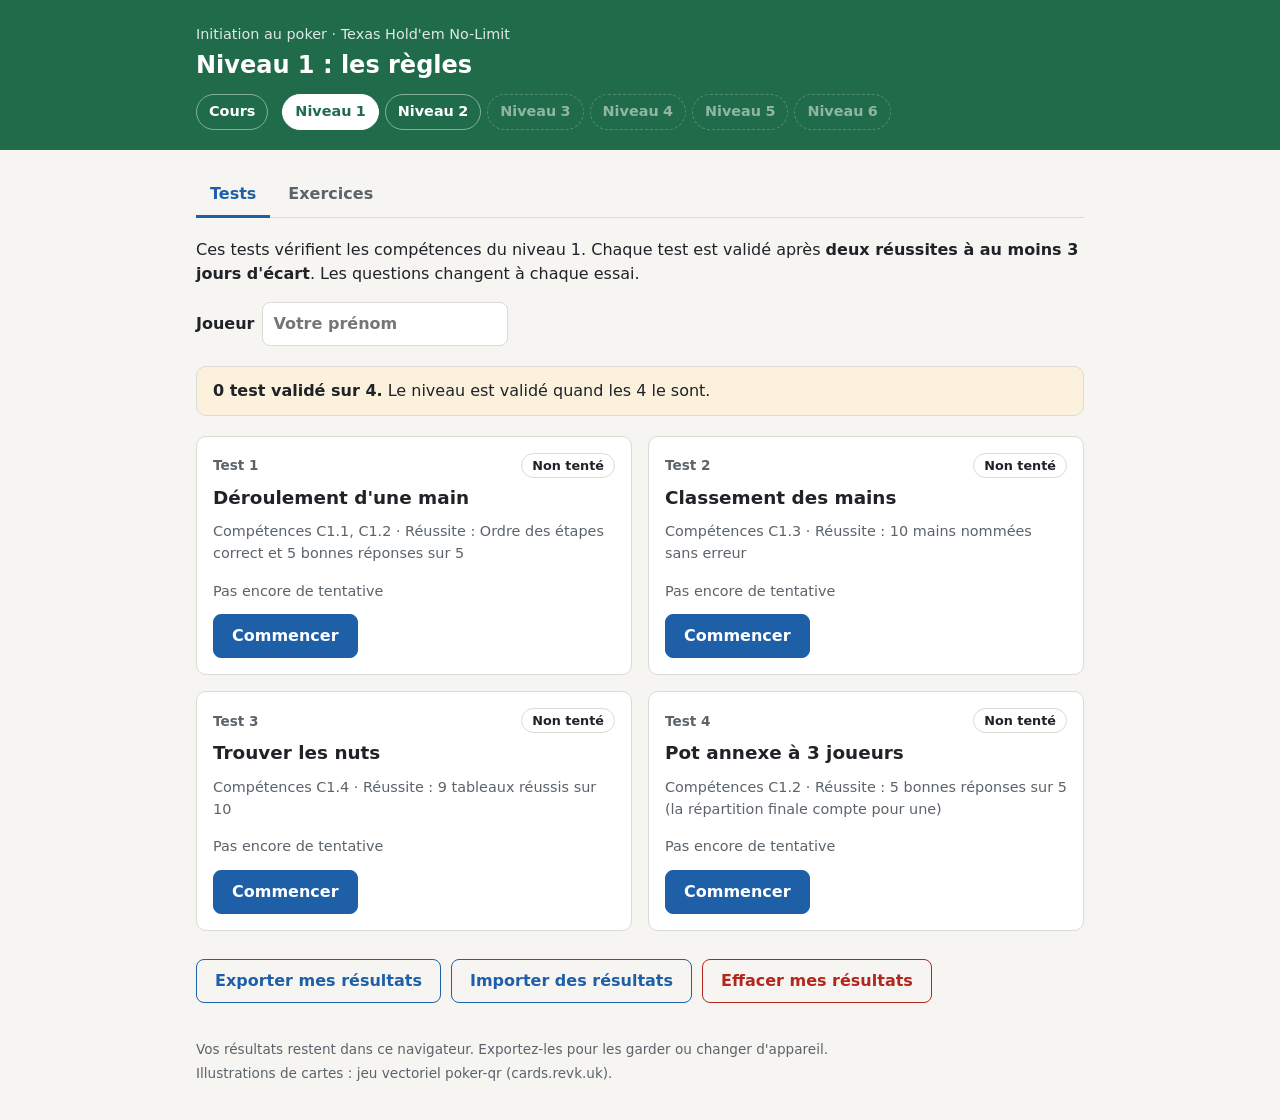
==== web/index.html @ 931431c1 "Cours HTML dans l'application, dossier web/ et stratégie de suggestions - Bouton « Cours » avant les" ====
<!doctype html>
<html lang="fr">
<head>
  <meta charset="utf-8">
  <meta name="viewport" content="width=device-width, initial-scale=1">
  <title>Poker · Initiation</title>
  <meta name="description" content="Programme d'initiation au poker : exercices d'entraînement et tests de passage, niveau par niveau.">
  <link rel="stylesheet" href="css/style.css?v=6">
  <script type="module" src="js/app.js?v=5"></script>
</head>
<body>
  <header class="site-header">
    <div class="wrap">
      <p class="kicker">Initiation au poker · Texas Hold'em No-Limit</p>
    </div>
  </header>

  <main id="app" class="wrap">
    <noscript>Cette page a besoin de JavaScript.</noscript>
  </main>

  <footer class="site-footer">
    <div class="wrap">
      <p>Vos résultats restent dans ce navigateur. Exportez-les pour les garder ou changer d'appareil.</p>
      <p>Illustrations de cartes : jeu vectoriel poker-qr (cards.revk.uk).</p>
    </div>
  </footer>
</body>
</html>
---- web/css/style.css ----
/* Test de niveau 1 — feuille de style unique, thème clair et sombre. */

:root {
  --bg: #f6f5f1;
  --surface: #ffffff;
  --ink: #1f2328;
  --quiet: #5b636b;
  --line: #d9dcd6;
  --felt: #1f6b4a;
  --felt-ink: #ffffff;
  --accent: #1f5fa8;
  --accent-soft: #e6eef8;
  --on-accent: #ffffff;           /* texte posé sur --accent (boutons pleins) */
  --good: #1b7a3d;
  --good-soft: #e5f4e8;
  --bad: #b3261e;
  --bad-soft: #fbeaea;
  --warn: #8a5a00;
  --warn-soft: #fbf1dc;
  --radius: 10px;
  --card-w: 72px;
  font-family: system-ui, -apple-system, "Segoe UI", Roboto, "Helvetica Neue", Arial, sans-serif;
  color-scheme: light dark;
}

@media (prefers-color-scheme: dark) {
  :root {
    --bg: #15181b;
    --surface: #1e2226;
    --ink: #e8eaed;
    --quiet: #a3abb3;
    --line: #353b41;
    --felt: #17533a;
    --accent: #7fb0ec;
    --accent-soft: #1d2b3b;
    --on-accent: #0f1b2a;         /* l'accent est clair en sombre : texte foncé */
    --good: #6fcf8f;
    --good-soft: #17301f;
    --bad: #f08a83;
    --bad-soft: #3a1d1b;
    --warn: #e3b55b;
    --warn-soft: #3a2f17;
  }
}

* { box-sizing: border-box; }

body {
  margin: 0;
  background: var(--bg);
  color: var(--ink);
  line-height: 1.5;
  font-size: 16px;
}

.wrap { max-width: 920px; margin: 0 auto; padding: 0 16px; }

/* ---------- en-tête et pied ---------- */

.site-header { background: var(--felt); color: var(--felt-ink); padding: 24px 0 20px; margin-bottom: 24px; }
.site-header h1 { margin: 0; font-size: 1.5rem; line-height: 1.25; }
.kicker { margin: 0 0 4px; opacity: 0.85; font-size: 0.9rem; }

.site-footer { color: var(--quiet); font-size: 0.85rem; padding: 32px 0; }
.site-footer p { margin: 4px 0; }

/* navigation entre niveaux */
.level-nav { display: flex; align-items: center; gap: 8px; margin-top: 14px; }
.level-nav-title { display: none; font-size: 0.85rem; opacity: 0.85; }
.level-nav ul { list-style: none; display: flex; flex-direction: row; flex-wrap: nowrap; gap: 6px; margin: 0; padding: 0; }
.level-nav li { display: block; margin: 0; }
.level-link {
  display: inline-flex; align-items: center; gap: 0.3em; min-height: 36px; padding: 0 12px; border-radius: 999px;
  border: 1px solid rgba(255, 255, 255, 0.45); color: var(--felt-ink); text-decoration: none;
  font-size: 0.9rem; font-weight: 600;
}
a.level-link:hover { background: rgba(255, 255, 255, 0.12); }
a.level-link:focus-visible { outline: 3px solid var(--felt-ink); outline-offset: 2px; }
.level-link.current { background: var(--felt-ink); color: var(--felt); border-color: var(--felt-ink); }
.level-link.soon { opacity: 0.5; border-style: dashed; }
@media print { .level-nav { display: none; } }
@media (max-width: 560px) {
  .level-nav-title { display: inline; }
  .level-nav .long { display: none; }
  .level-link { min-width: 36px; justify-content: center; padding: 0 8px; }
}

/* ---------- boutons ---------- */

.btn {
  display: inline-flex; align-items: center; justify-content: center; gap: 6px;
  min-height: 44px; padding: 0 18px; border-radius: 8px;
  border: 1px solid var(--accent); background: var(--accent); color: var(--on-accent); text-decoration: none;
  font: inherit; font-weight: 600; cursor: pointer;
}
.btn.primary { min-width: 200px; }
.btn.secondary { background: transparent; color: var(--accent); }
.btn.danger { background: transparent; color: var(--bad); border-color: var(--bad); }
.btn:disabled { opacity: 0.45; cursor: not-allowed; }
.btn:focus-visible, .icon-btn:focus-visible, .option:focus-visible, .link-btn:focus-visible { outline: 3px solid var(--accent); outline-offset: 2px; }

.link-btn { background: none; border: 0; color: var(--accent); font: inherit; cursor: pointer; padding: 4px 0; }

.icon-btn {
  width: 40px; height: 40px; border-radius: 8px; border: 1px solid var(--line);
  background: var(--surface); color: var(--ink); font-size: 1.1rem; cursor: pointer;
}
.icon-btn:disabled { opacity: 0.3; cursor: default; }

.file-btn { position: relative; overflow: hidden; }
.file-btn input { position: absolute; inset: 0; opacity: 0; cursor: pointer; }

/* ---------- tableau de bord ---------- */

.intro p { margin-top: 0; }
.player { display: inline-flex; align-items: center; gap: 8px; font-weight: 600; }
.player input, .num-field input, select {
  font: inherit; color: var(--ink); background: var(--surface);
  border: 1px solid var(--line); border-radius: 8px; min-height: 44px; padding: 0 10px;
}

.level-status {
  margin: 20px 0; padding: 12px 16px; border-radius: var(--radius);
  background: var(--warn-soft); border: 1px solid var(--line);
}
.level-status.ok { background: var(--good-soft); }
.level-status p { margin: 0; }

.test-list { list-style: none; padding: 0; margin: 0; display: grid; gap: 16px; grid-template-columns: repeat(auto-fit, minmax(min(100%, 340px), 1fr)); }
.test-card { background: var(--surface); border: 1px solid var(--line); border-radius: var(--radius); padding: 16px; display: flex; flex-direction: column; }
.test-card h2 { font-size: 1.15rem; margin: 6px 0; }
.test-card .btn { margin-top: auto; align-self: flex-start; }
.test-head { display: flex; justify-content: space-between; align-items: center; }
.test-code { font-size: 0.85rem; color: var(--quiet); font-weight: 600; }
.meta { color: var(--quiet); font-size: 0.9rem; margin: 4px 0 12px; }

.chip { font-size: 0.8rem; font-weight: 600; padding: 2px 10px; border-radius: 999px; border: 1px solid var(--line); }
.chip.progress { background: var(--warn-soft); color: var(--warn); }
.chip.once { background: var(--accent-soft); color: var(--accent); }
.chip.validated { background: var(--good-soft); color: var(--good); }

.tools { display: flex; flex-wrap: wrap; gap: 10px; margin-top: 28px; }

/* ---------- épreuve ---------- */

.exercise-head h2 { margin: 6px 0 2px; font-size: 1.35rem; }
.block { background: var(--surface); border: 1px solid var(--line); border-radius: var(--radius); padding: 16px; margin: 16px 0; }
.block h3 { margin: 0 0 8px; font-size: 1.05rem; }
.hint { color: var(--quiet); font-size: 0.92rem; margin: 4px 0 12px; }
.good { color: var(--good); }

.submit-bar { display: flex; flex-wrap: wrap; align-items: center; justify-content: flex-end; gap: 12px; margin: 20px 0; }
.form-message { color: var(--bad); margin: 0; flex: 1 1 auto; }

/* cartes */
.card-row { display: flex; flex-wrap: wrap; gap: 6px; }
.card { width: var(--card-w); height: auto; aspect-ratio: 5 / 7; border-radius: 6px; background: #fff; box-shadow: 0 1px 2px rgba(0, 0, 0, 0.18); }
.card.sm { width: 56px; }
.card.xs { width: 34px; }

/* ordre des étapes */
.order-list { list-style: none; padding: 0; margin: 0; display: grid; gap: 8px; }
.order-item { display: flex; align-items: center; gap: 12px; padding: 8px 10px; border: 1px solid var(--line); border-radius: 8px; background: var(--bg); }
.order-num { font-weight: 700; width: 1.5em; text-align: center; color: var(--accent); }
.order-text { flex: 1; }
.order-buttons { display: flex; gap: 6px; }

/* QCM */
.qcm { border: 0; padding: 0; margin: 0 0 16px; }
.qcm legend { font-weight: 600; margin-bottom: 6px; }
.choice { display: flex; align-items: center; gap: 10px; min-height: 40px; padding: 4px 8px; border-radius: 8px; cursor: pointer; }
.choice:hover { background: var(--bg); }
.choice input { width: 18px; height: 18px; accent-color: var(--accent); }

/* classement */
.hand-list { padding-left: 1.6em; margin: 0; display: grid; gap: 14px; }
.hand-item { display: flex; flex-wrap: wrap; align-items: center; gap: 12px; }
.hand-item select { min-width: 220px; }

/* nuts */
.progress-line { display: flex; align-items: center; gap: 12px; color: var(--quiet); font-size: 0.9rem; margin-bottom: 12px; }
.progress-bar { flex: 1; height: 6px; background: var(--line); border-radius: 3px; overflow: hidden; }
.progress-bar span { display: block; height: 100%; background: var(--accent); }
.board { background: var(--felt); border-radius: 14px; padding: 14px; display: inline-block; }
.board-label { color: var(--felt-ink); font-size: 0.85rem; font-weight: 600; margin-bottom: 6px; }
.options { display: grid; grid-template-columns: repeat(auto-fill, minmax(min(100%, 170px), 1fr)); gap: 10px; }
.option {
  display: flex; align-items: center; gap: 10px; padding: 10px; border-radius: var(--radius);
  border: 2px solid var(--line); background: var(--surface); color: var(--ink); cursor: pointer; font: inherit;
}
.option.selected { border-color: var(--accent); background: var(--accent-soft); }
.option-letter { font-weight: 700; color: var(--accent); width: 1.2em; flex: none; }
.option .card-row, .board .card-row { flex-wrap: nowrap; }
.nav { display: flex; justify-content: space-between; align-items: center; gap: 10px; margin-top: 16px; }

/* pot annexe */
.scenario ol { margin: 0; padding-left: 1.4em; }
.num-field { display: grid; grid-template-columns: 1fr 120px auto; align-items: center; gap: 10px; margin-bottom: 12px; }
.unit { color: var(--quiet); }

/* onglets */
.tabs { display: flex; gap: 4px; border-bottom: 1px solid var(--line); margin-bottom: 20px; }
.tab {
  font: inherit; font-weight: 600; background: none; border: 0; border-bottom: 3px solid transparent;
  color: var(--quiet); padding: 8px 14px; min-height: 44px; margin-bottom: -1px; cursor: pointer;
}
.tab[aria-selected="true"] { color: var(--accent); border-bottom-color: var(--accent); }
.tab:focus-visible { outline: 3px solid var(--accent); outline-offset: 2px; }

/* exercices d'entraînement */
.settings { display: flex; flex-wrap: wrap; gap: 12px 20px; margin: 16px 0 8px; }
.setting { display: flex; flex-direction: column; gap: 4px; font-size: 0.9rem; font-weight: 600; color: var(--quiet); }
.setting select { min-width: 200px; }
.counter { font-weight: 600; margin: 8px 0 0; }
.announce { display: flex; flex-wrap: wrap; align-items: flex-end; gap: 12px 16px; }
.announce .form-message { flex-basis: 100%; }
.feedback { border-radius: 8px; padding: 10px 12px; border-left: 4px solid var(--line); background: var(--bg); }
.feedback.ok { border-left-color: var(--good); background: var(--good-soft); }
.feedback.ko { border-left-color: var(--bad); background: var(--bad-soft); }
.feedback p { margin: 4px 0; }
.practice-actions { display: flex; flex-wrap: wrap; gap: 10px; margin-top: 12px; }
.series-end { font-weight: 700; margin: 12px 0 0; }
.timer { font-size: 1.3rem; font-weight: 700; color: var(--ink); font-variant-numeric: tabular-nums; min-height: 44px; display: flex; align-items: center; }
.timer.late { color: var(--bad); }
.card.dim { opacity: 0.3; }
.card.empty { display: inline-block; background: transparent; border: 2px dashed rgba(255, 255, 255, 0.45); box-shadow: none; }
.split-hand { display: flex; flex-wrap: wrap; align-items: flex-end; gap: 16px; }
.board-label.quiet { color: var(--quiet); }

/* table de l'exercice d'annonces */
.seats { list-style: none; padding: 0; margin: 0 0 14px; display: grid; gap: 10px; grid-template-columns: repeat(auto-fill, minmax(min(100%, 150px), 1fr)); }
.seat { border: 1px solid var(--line); border-radius: 8px; padding: 8px 10px; background: var(--bg); }
.seat.winner { border-color: var(--good); background: var(--good-soft); }
.seat-name { display: flex; flex-wrap: wrap; align-items: center; gap: 6px; font-weight: 600; margin-bottom: 6px; }
.seat-empty { color: var(--quiet); font-size: 0.85rem; min-height: 40px; display: flex; align-items: center; }
.seat-hand { color: var(--quiet); font-size: 0.85rem; margin-top: 4px; }
.badge { font-size: 0.72rem; font-weight: 700; padding: 1px 7px; border-radius: 999px; background: var(--accent-soft); color: var(--accent); }
.badge.dealer { background: var(--ink); color: var(--surface); }

/* résultat */
.result { border-radius: var(--radius); padding: 16px; margin: 16px 0; border: 1px solid var(--line); }
.result.ok { background: var(--good-soft); }
.result.ko { background: var(--bad-soft); }
.result p { margin: 4px 0; }
.score { font-size: 2rem; font-weight: 700; }

.review { list-style: none; padding: 0; margin: 0; display: grid; gap: 10px; }
.review li { padding: 10px 12px; border-radius: 8px; border-left: 4px solid var(--line); background: var(--bg); }
.review li.ok { border-left-color: var(--good); }
.review li.ko { border-left-color: var(--bad); }
.review-title { font-weight: 600; display: flex; gap: 8px; }
.review-body { margin-top: 4px; color: var(--ink); }
.review-hand { display: flex; flex-wrap: wrap; align-items: center; gap: 10px; }
.mark { width: 1.2em; }
.review li.ok .mark { color: var(--good); }
.review li.ko .mark { color: var(--bad); }

@media (max-width: 560px) {
  :root { --card-w: 52px; }
  .card.sm { width: 46px; }
  .board { padding: 10px; }
  .options { grid-template-columns: 1fr 1fr; gap: 8px; }
  .option { padding: 8px 6px; gap: 6px; }
  .option .card.sm { width: 42px; }
  .board .card-row { gap: 4px; }
  .site-header h1 { font-size: 1.25rem; }
  .num-field { grid-template-columns: 1fr 100px; }
  .num-field .unit { display: none; }
  .btn.primary { width: 100%; }
  .setting, .setting select { width: 100%; min-width: 0; }
  .announce .btn { width: 100%; }
}

/* ---------- cours (js/cours.js) ---------- */

.level-link.cours-link { margin-right: 8px; }
a.level-link.current:hover { background: var(--felt-ink); }

.cours-nav { display: grid; grid-template-columns: 1fr auto 1fr; align-items: center; gap: 12px; }
.cours-nav.top { margin-bottom: 24px; padding-bottom: 16px; border-bottom: 1px solid var(--line); }
.cours-nav.bottom { margin-top: 32px; padding-top: 16px; border-top: 1px solid var(--line); }
.cours-nav-mid { display: flex; flex-direction: column; align-items: center; gap: 4px; }
.cours-count { color: var(--quiet); font-size: 0.85rem; }
.cours-step {
  display: flex; flex-direction: column; gap: 2px; padding: 8px 12px; min-height: 44px; border-radius: 8px;
  border: 1px solid var(--line); background: var(--surface); color: var(--ink); text-decoration: none; min-width: 0;
}
.cours-step:hover { border-color: var(--accent); }
.cours-step:focus-visible { outline: 3px solid var(--accent); outline-offset: 2px; }
.cours-step.next { text-align: right; justify-self: end; }
.cours-step.prev { justify-self: start; }
.cours-step.empty { border: 0; background: none; }
.cours-step-label { font-size: 0.8rem; color: var(--accent); font-weight: 600; }
.cours-step-title { font-weight: 600; overflow: hidden; text-overflow: ellipsis; white-space: nowrap; }
.cours-toc-btn { min-height: 36px; padding: 0 14px; text-decoration: none; }

/* accueil */
.cours-home h2 { font-size: 1.3rem; margin: 28px 0 8px; }
.toc { padding-left: 0; list-style: none; margin: 0; display: grid; gap: 4px; }
.toc > li { padding: 10px 0; border-bottom: 1px solid var(--line); }
.toc-page { font-weight: 700; font-size: 1.05rem; color: var(--ink); text-decoration: none; }
.toc-page:hover { color: var(--accent); }
.toc-num { color: var(--accent); }
.toc-sections { list-style: none; padding: 0; margin: 6px 0 0; display: flex; flex-wrap: wrap; gap: 4px 16px; font-size: 0.92rem; }
.toc-sections a, .page-toc a { color: var(--quiet); }
.toc-sections a:hover, .page-toc a:hover { color: var(--accent); }
.toc-annex-title { margin: 24px 0 4px; font-size: 1.05rem; color: var(--quiet); }

.cours-cover { margin: 16px 0 8px; }
.cours-cover .figure { margin: 0; }
.cours-cover img { max-height: 420px; width: auto; max-width: 100%; }
.cover-credit { color: var(--quiet); font-size: 0.85rem; margin: 6px 0 0; }

/* une page */
.cours-body { max-width: 72ch; }
.cours-body h3 { font-size: 1.2rem; margin: 36px 0 8px; scroll-margin-top: 16px; }
.cours-body p, .cours-body li { margin: 0 0 10px; }
.cours-body li > p { margin: 0 0 4px; }
.cours-body ul, .cours-body ol { padding-left: 1.4em; }
.cours-body a:not(.btn) { color: var(--accent); }   /* les boutons gardent leurs couleurs */
.cours-body ul:has(input[type="checkbox"]) { list-style: none; padding-left: 0.2em; }
.cours-body li:has(> input[type="checkbox"]) { display: flex; gap: 8px; align-items: baseline; }
.page-toc { background: var(--surface); border: 1px solid var(--line); border-radius: var(--radius); padding: 10px 14px; margin-bottom: 20px; }
.page-toc-title { font-size: 0.8rem; font-weight: 700; color: var(--quiet); text-transform: uppercase; letter-spacing: 0.04em; }
.page-toc ul { list-style: none; padding: 0; margin: 4px 0 0; display: grid; gap: 2px; }
.page-toc li { margin: 0; }

.suit { font-variant-emoji: text; }
.suit.red { color: #c62828; }
@media (prefers-color-scheme: dark) { .suit.red { color: #ff6b6b; } }

.figure { margin: 16px 0; }
.figure img { display: block; max-width: 100%; height: auto; border-radius: 8px; background: #fff; }

.table-wrap { overflow-x: auto; margin: 12px 0 16px; max-width: calc(100vw - 32px); }
.cours-body:has(.table-wrap) { max-width: none; }
.cours-body table { border-collapse: collapse; font-size: 0.92rem; min-width: 100%; background: var(--surface); }
.cours-body th, .cours-body td { border: 1px solid var(--line); padding: 6px 10px; text-align: left; vertical-align: top; }
.cours-body th { background: var(--bg); font-weight: 700; }
.cours-body td p { margin: 0; }
.cours-body .chip { white-space: nowrap; }
.cours-body td:has(.suit) { white-space: nowrap; }
.cours-body th, .cours-body td { min-width: 6em; }

.cours-practice { display: flex; flex-wrap: wrap; gap: 10px; margin-top: 28px; padding: 16px; border-radius: var(--radius); background: var(--accent-soft); }

/* escalier des niveaux (mode d'emploi) */
.stairs { margin: 20px 0; padding: 16px; background: var(--surface); border: 1px solid var(--line); border-radius: var(--radius); }
.stairs-title { font-weight: 700; margin: 0 0 12px; }
.stairs ol { list-style: none; padding: 0; margin: 0; }
.stairs li { margin: 0; }
.stairs li:nth-child(2) { margin-left: 4%; }
.stairs li:nth-child(3) { margin-left: 8%; }
.stairs li:nth-child(4) { margin-left: 12%; }
.stairs li:nth-child(5) { margin-left: 16%; }
.stairs li:nth-child(6) { margin-left: 20%; }
.stair { border: 1px solid var(--line); border-radius: 8px; padding: 8px 12px; background: var(--bg); max-width: 560px; }
.stairs li:last-child .stair { border: 2px solid var(--accent); background: var(--accent-soft); }
.stair-head { display: flex; justify-content: space-between; gap: 12px; }
.stair-time { color: var(--quiet); font-size: 0.85rem; white-space: nowrap; }
.stair-test { margin: 0 0 0 18px; padding: 6px 0 6px 14px; border-left: 2px solid var(--line); color: var(--quiet); font-size: 0.85rem; }
.stairs figcaption { margin-top: 10px; color: var(--quiet); font-size: 0.85rem; }

@media (max-width: 560px) {
  .cours-nav { grid-template-columns: 1fr 1fr; }
  .cours-nav-mid { grid-column: 1 / -1; grid-row: 1; flex-direction: row; justify-content: space-between; width: 100%; }
  .cours-nav.bottom .cours-nav-mid { grid-row: 2; }
  .stairs li { margin-left: 0 !important; }
  .level-nav .level-nav-title { display: none; }   /* place libérée pour le bouton Cours */
  .level-nav ul { gap: 4px; }
  .level-link.cours-link { margin-right: 4px; }
  .stair-head { flex-direction: column; gap: 0; }
}
@media print { .cours-nav, .page-toc, .cours-practice { display: none; } }
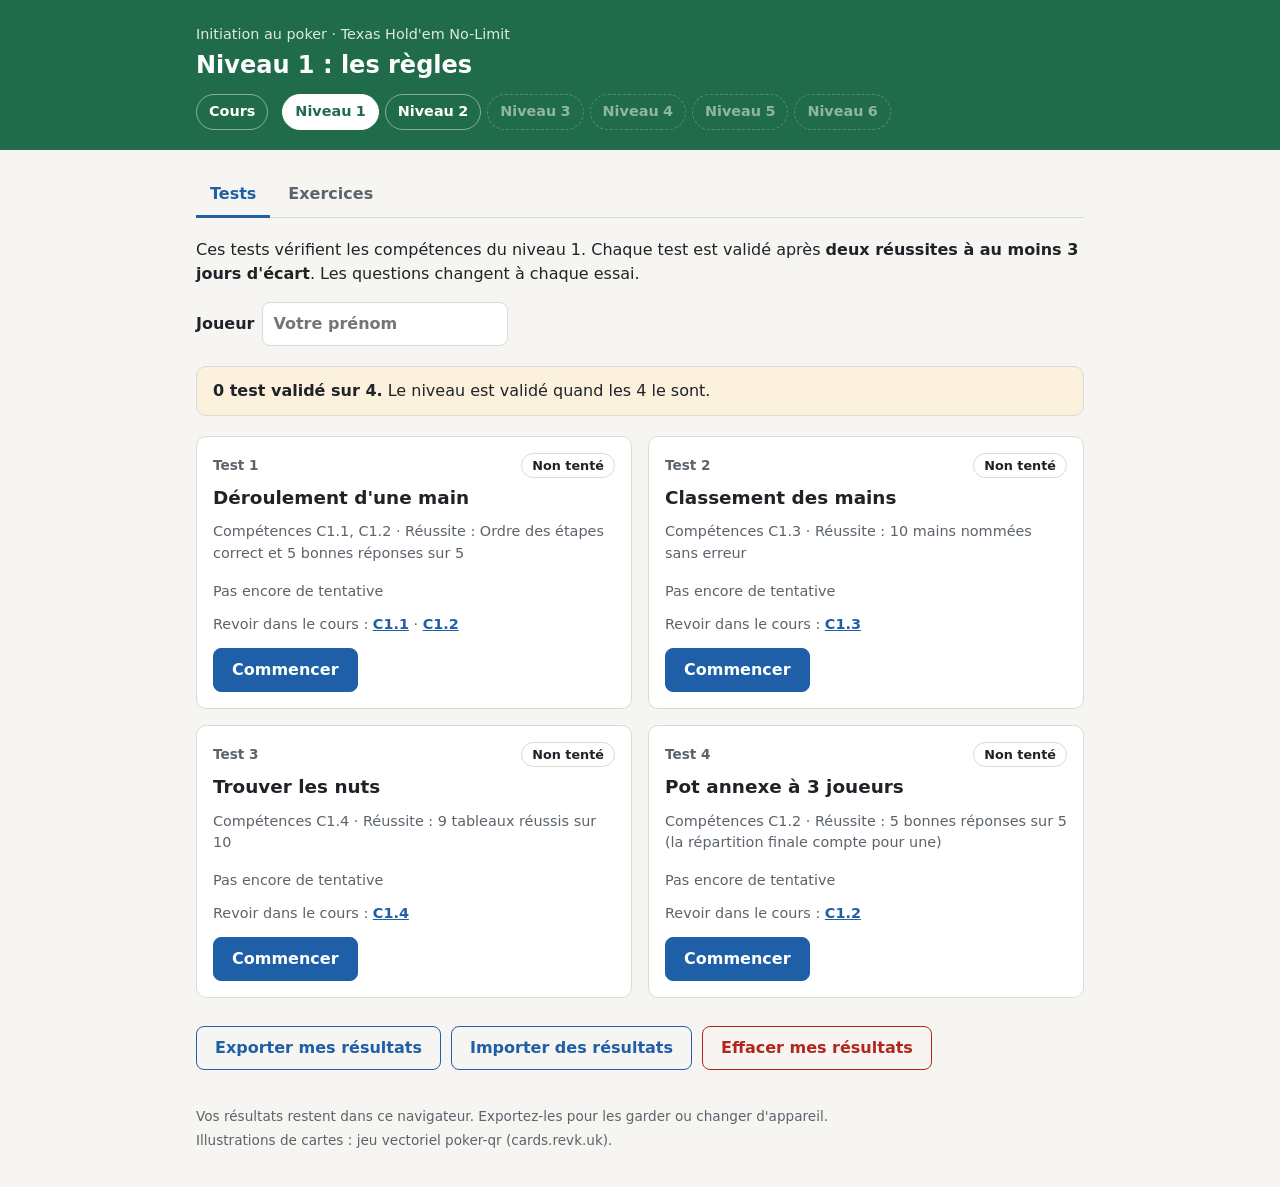
==== commit 626dda89: "Suggestions S-001 et S-003 à S-009 : PDF imprimé depuis le site, liens cours ↔ exercices, outils - S" ====
--- a/web/index.html
+++ b/web/index.html
@@ -5,6 +5,7 @@
   <meta name="viewport" content="width=device-width, initial-scale=1">
   <title>Poker · Initiation</title>
   <meta name="description" content="Programme d'initiation au poker : exercices d'entraînement et tests de passage, niveau par niveau.">
+  <link rel="icon" href="data:image/svg+xml,%3Csvg xmlns='http://www.w3.org/2000/svg' viewBox='0 0 32 32'%3E%3Crect width='32' height='32' rx='6' fill='%231f6b4a'/%3E%3Ctext x='16' y='24' font-size='22' text-anchor='middle' fill='white'%3E%E2%99%A0%3C/text%3E%3C/svg%3E">
   <link rel="stylesheet" href="css/style.css?v=6">
   <script type="module" src="js/app.js?v=5"></script>
 </head>
--- a/web/css/style.css
+++ b/web/css/style.css
@@ -273,6 +273,9 @@
 
 /* ---------- cours (js/cours.js) ---------- */
 
+.review-links { font-size: 0.9rem; color: var(--quiet); margin: 0 0 12px; }
+.review-links a { color: var(--accent); font-weight: 600; }
+
 .level-link.cours-link { margin-right: 8px; }
 a.level-link.current:hover { background: var(--felt-ink); }
 
@@ -339,7 +342,7 @@
 .cours-body th { background: var(--bg); font-weight: 700; }
 .cours-body td p { margin: 0; }
 .cours-body .chip { white-space: nowrap; }
-.cours-body td:has(.suit) { white-space: nowrap; }
+.grid-note { padding: 8px 12px; border-radius: 8px; background: var(--accent-soft); font-size: 0.92rem; }
 .cours-body th, .cours-body td { min-width: 6em; }
 
 .cours-practice { display: flex; flex-wrap: wrap; gap: 10px; margin-top: 28px; padding: 16px; border-radius: var(--radius); background: var(--accent-soft); }
@@ -371,4 +374,47 @@
   .level-link.cours-link { margin-right: 4px; }
   .stair-head { flex-direction: column; gap: 0; }
 }
-@media print { .cours-nav, .page-toc, .cours-practice { display: none; } }
+/* vue « tout le cours » (#cours/imprimer) */
+.print-only { display: none; }
+.cours-print-link { margin: 4px 0 0; }
+.cours-print .print-part > h2 { font-size: 1.5rem; margin: 48px 0 12px; padding-top: 16px; border-top: 2px solid var(--line); }
+.cours-print .print-toc h2 { font-size: 1.3rem; }
+.cours-print .toc a { display: flex; gap: 8px; }
+.cours-print .toc-text { flex: 1; }
+.cours-print .toc-sections { display: grid; gap: 2px; padding-left: 1.2em; }
+.toc-pageno { font-variant-numeric: tabular-nums; color: var(--quiet); }
+
+@media print {
+  :root {
+    --bg: #ffffff; --surface: #ffffff; --ink: #1f2328; --quiet: #5b636b; --line: #d9dcd6;
+    --accent: #1f5fa8; --accent-soft: #e6eef8; --good: #1b7a3d; --good-soft: #e5f4e8;
+    --bad: #b3261e; --bad-soft: #fbeaea; --warn: #8a5a00; --warn-soft: #fbf1dc;
+    color-scheme: light;
+  }
+  .suit.red { color: #c62828; }
+  body { font-size: 11pt; line-height: 1.45; background: #fff; }
+  .site-header, .site-footer, .cours-nav, .page-toc, .cours-practice, .no-print, .review-links, .grid-note { display: none !important; }
+  .wrap { max-width: none; padding: 0; }
+  .print-only { display: block; }
+  .print-title { font-size: 22pt; font-weight: 700; margin: 0 0 6px; }
+  .cours-cover img { max-height: 110mm; }
+  .print-toc { break-before: page; }
+  .print-toc .toc > li { padding: 4px 0; break-inside: avoid; }
+  .print-toc .toc-page { font-size: 11pt; }
+  .print-toc .toc-sections { font-size: 9.5pt; margin-top: 2px; }
+  .print-toc .toc-sections a { color: var(--ink); text-decoration: none; }
+  .print-toc a { text-decoration: none; }
+  .print-part { break-before: page; }
+  .cours-print .print-part > h2 { margin-top: 0; padding-top: 0; border-top: 0; font-size: 18pt; }
+  .cours-body { max-width: none; }
+  .cours-body h3 { break-after: avoid; margin-top: 18pt; }
+  .cours-body p:has(> strong:only-child) { break-after: avoid; }
+  figure, .figure, .stairs, .stair, tr, .cours-body li { break-inside: avoid; }
+  .figure img { max-height: 120mm; width: auto; }
+  .table-wrap { overflow: visible; max-width: none; }
+  .cours-body table { font-size: 9pt; }
+  .cours-body th, .cours-body td { min-width: 0; padding: 3px 6px; }
+  a { color: inherit; }
+  .cours-body a[target="_blank"]::after { content: " (" attr(href) ")"; font-size: 8pt; color: var(--quiet); word-break: break-all; }
+  .level-nav { display: none; }
+}
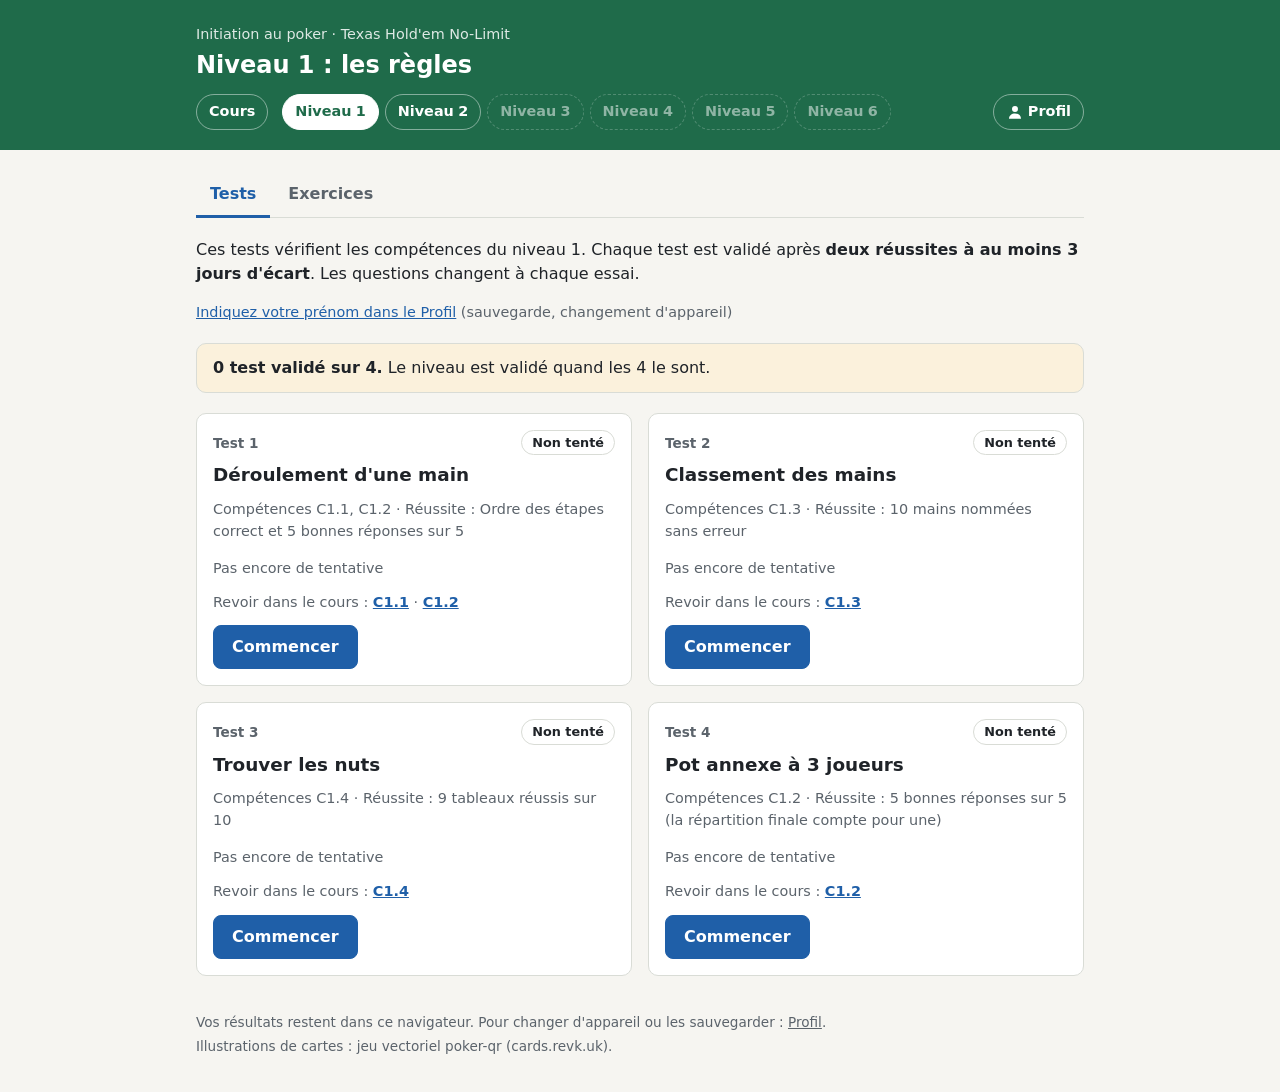
==== commit 56271193: "Page Profil : prénom commun, code de transfert, sauvegarde et effacement pour tous les niveaux - Bou" ====
--- a/web/index.html
+++ b/web/index.html
@@ -22,7 +22,7 @@
 
   <footer class="site-footer">
     <div class="wrap">
-      <p>Vos résultats restent dans ce navigateur. Exportez-les pour les garder ou changer d'appareil.</p>
+      <p>Vos résultats restent dans ce navigateur. Pour changer d'appareil ou les sauvegarder : <a href="#profil">Profil</a>.</p>
       <p>Illustrations de cartes : jeu vectoriel poker-qr (cards.revk.uk).</p>
     </div>
   </footer>
--- a/web/css/style.css
+++ b/web/css/style.css
@@ -63,6 +63,7 @@
 
 .site-footer { color: var(--quiet); font-size: 0.85rem; padding: 32px 0; }
 .site-footer p { margin: 4px 0; }
+.site-footer a { color: inherit; }
 
 /* navigation entre niveaux */
 .level-nav { display: flex; align-items: center; gap: 8px; margin-top: 14px; }
@@ -271,12 +272,28 @@
   .announce .btn { width: 100%; }
 }
 
+/* ---------- profil (js/profil.js) ---------- */
+
+.level-nav .profile-link { margin-left: auto; }
+.profile-icon { width: 18px; height: 18px; flex: none; }
+.summary td:first-child { white-space: nowrap; }
+.summary a, .block a:not(.btn), .intro .meta a { color: var(--accent); }
+
+.block h2 { font-size: 1.15rem; margin: 0 0 8px; }
+.block textarea { width: 100%; font: 0.85rem ui-monospace, monospace; color: var(--ink); background: var(--bg);
+  border: 1px solid var(--line); border-radius: 8px; padding: 8px; word-break: break-all; }
+.transfer-receive { border-width: 2px; border-color: var(--accent); }
+.transfer-receive.ok { border-color: var(--good); background: var(--good-soft); }
+.transfer-receive.ko { border-color: var(--bad); background: var(--bad-soft); }
+.transfer-receive ul { margin: 4px 0 12px; }
+
 /* ---------- cours (js/cours.js) ---------- */
 
 .review-links { font-size: 0.9rem; color: var(--quiet); margin: 0 0 12px; }
 .review-links a { color: var(--accent); font-weight: 600; }
 
 .level-link.cours-link { margin-right: 8px; }
+.level-nav { flex-wrap: nowrap; }
 a.level-link.current:hover { background: var(--felt-ink); }
 
 .cours-nav { display: grid; grid-template-columns: 1fr auto 1fr; align-items: center; gap: 12px; }
@@ -337,9 +354,9 @@
 
 .table-wrap { overflow-x: auto; margin: 12px 0 16px; max-width: calc(100vw - 32px); }
 .cours-body:has(.table-wrap) { max-width: none; }
-.cours-body table { border-collapse: collapse; font-size: 0.92rem; min-width: 100%; background: var(--surface); }
-.cours-body th, .cours-body td { border: 1px solid var(--line); padding: 6px 10px; text-align: left; vertical-align: top; }
-.cours-body th { background: var(--bg); font-weight: 700; }
+.summary, .cours-body table { border-collapse: collapse; font-size: 0.92rem; min-width: 100%; background: var(--surface); }
+.summary th, .summary td, .cours-body th, .cours-body td { border: 1px solid var(--line); padding: 6px 10px; text-align: left; vertical-align: top; }
+.summary th, .cours-body th { background: var(--bg); font-weight: 700; }
 .cours-body td p { margin: 0; }
 .cours-body .chip { white-space: nowrap; }
 .grid-note { padding: 8px 12px; border-radius: 8px; background: var(--accent-soft); font-size: 0.92rem; }
@@ -369,9 +386,11 @@
   .cours-nav-mid { grid-column: 1 / -1; grid-row: 1; flex-direction: row; justify-content: space-between; width: 100%; }
   .cours-nav.bottom .cours-nav-mid { grid-row: 2; }
   .stairs li { margin-left: 0 !important; }
-  .level-nav .level-nav-title { display: none; }   /* place libérée pour le bouton Cours */
-  .level-nav ul { gap: 4px; }
-  .level-link.cours-link { margin-right: 4px; }
+  .level-nav .level-nav-title { display: none; }   /* place libérée pour les boutons Cours et Profil */
+  .level-nav { gap: 4px; }
+  .level-nav ul { gap: 3px; }
+  .level-link { min-width: 32px; padding: 0 6px; }
+  .level-link.cours-link { margin-right: 3px; }
   .stair-head { flex-direction: column; gap: 0; }
 }
 /* vue « tout le cours » (#cours/imprimer) */
